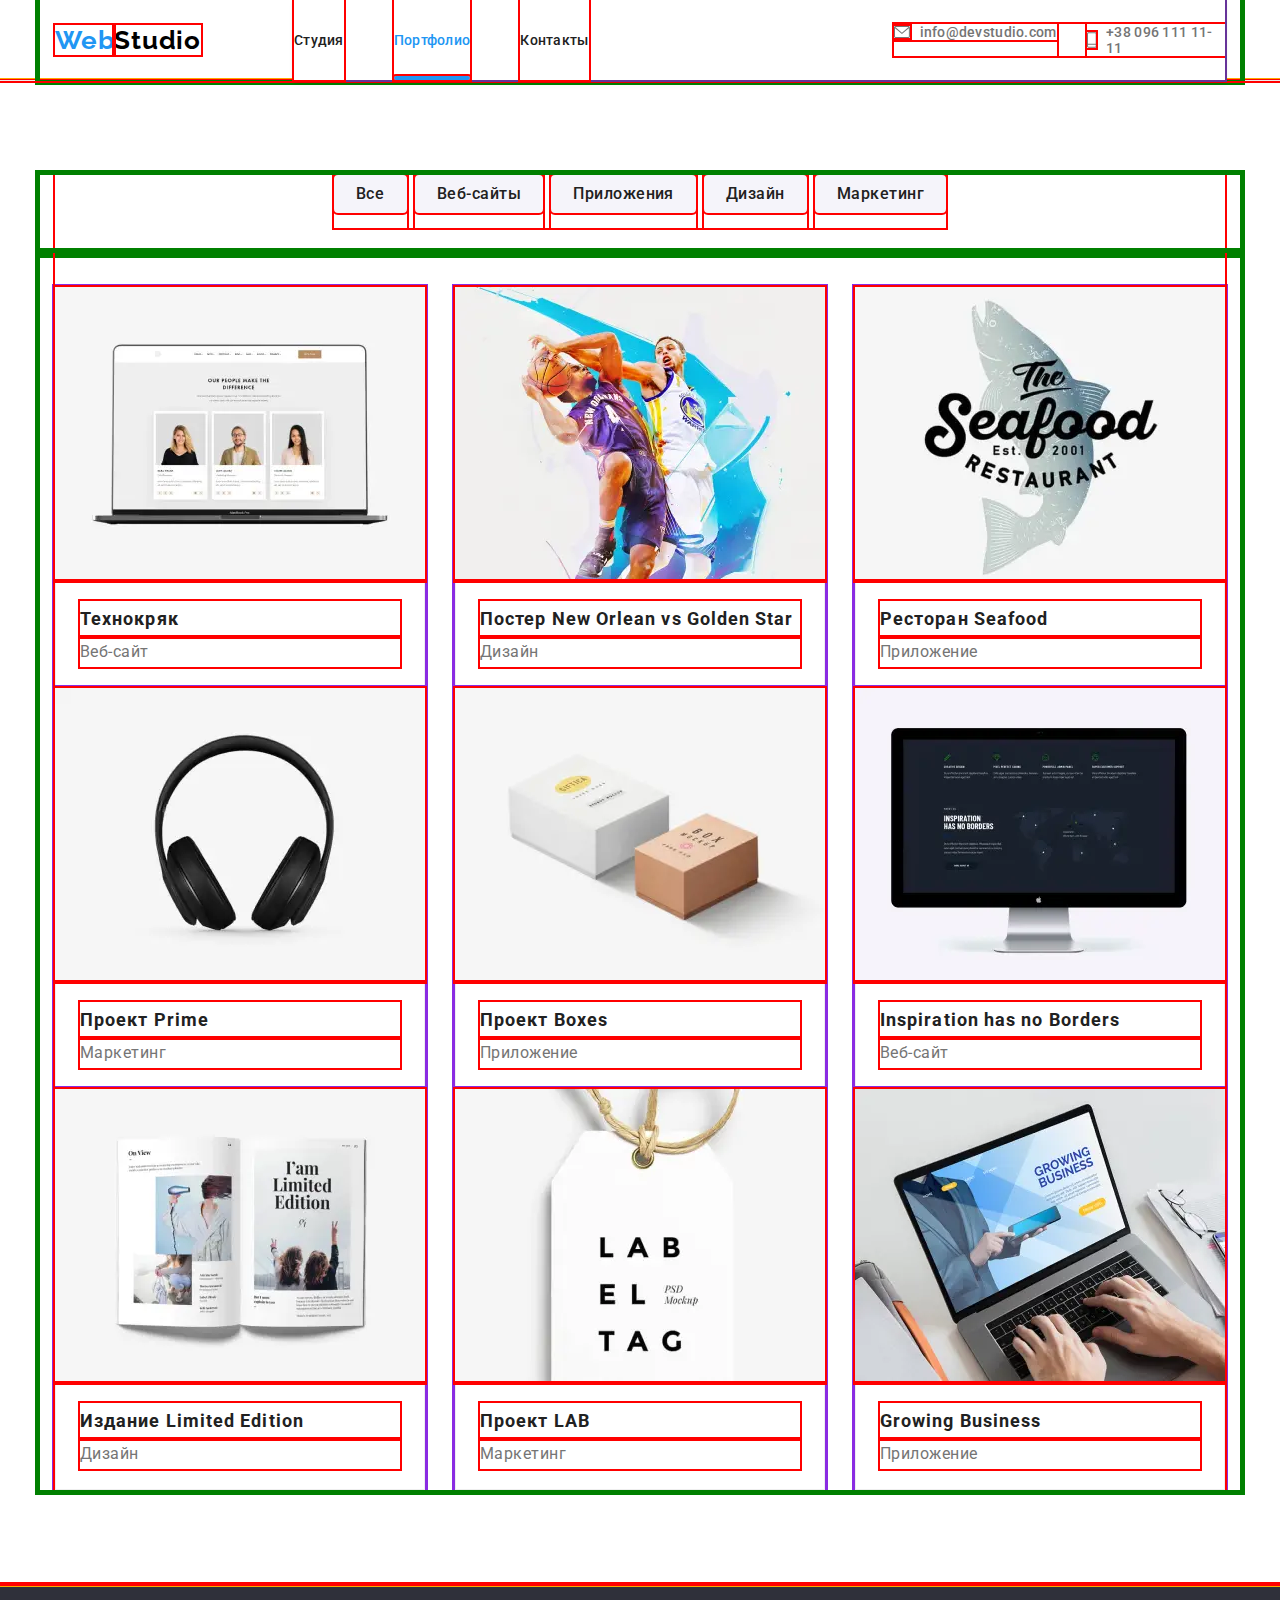
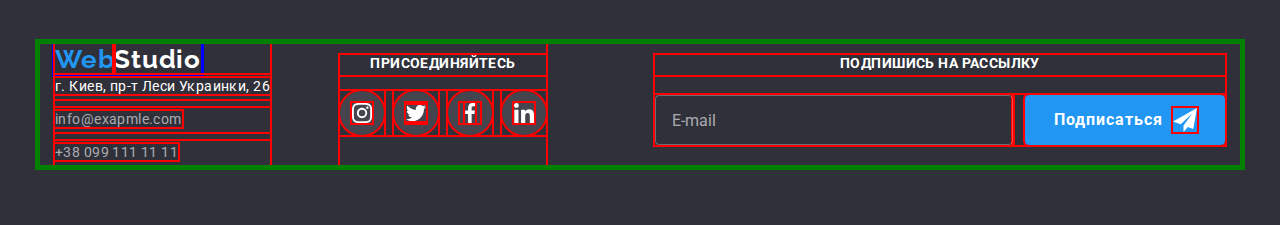
==== portfolio.html @ bad7f7d2 "add mob, tab, desctop responsive versions" ====
<!DOCTYPE html>
<html lang="ru">
  <head>
    <meta charset="UTF-8" />
    <meta name="viewport" content="width=device-width, initial-scale=1.0" />
    <title lang="en">WebStudio-Портфолио</title>
    <link
      href="https://fonts.googleapis.com/css2?family=Raleway:wght@700&family=Roboto:wght@400;500;700;900&display=swap"
      rel="stylesheet"
    />
    <link
      rel="stylesheet"
      href="https://cdnjs.cloudflare.com/ajax/libs/modern-normalize/1.0.0/modern-normalize.css"
    />
    <link rel="stylesheet" href="./css/portfolio.min.css" />
  </head>
  <body>
    <!-- HEADER -->
    <header class="header">
      <div class="container">
        <div class="mob_container">
          <a
            class="logo link"
            href="./index.html"
            aria-label="WebStudio главная страница"
            lang="en"
          >
            <span class="logo-second-color">Web</span
            ><span class="logo-light-theme-color">Studio</span>
          </a>
          <button
            type="button"
            class="menu-button"
            aria-expanded="false"
            aria-controls="id-menu-cont"
            data-menu-button
          >
            <svg
              width="24"
              height="16"
              aria-label="Переключатель мобильного меню"
            >
              <use class="icon-menu" href="./images/sprite.svg#icon-menu"></use>
              <use
                class="icon-close"
                href="./images/sprite.svg#icon-close"
              ></use>
            </svg>
          </button>
        </div>

        <div class="menu-container" data-menu id="id-menu-cont">
          <nav class="nav">
            <ul class="nav-list list">
              <li class="nav-list-li">
                <a class="nav-list-link link" href="./index.html">Студия </a>
              </li>
              <li class="nav-list-li">
                <a class="nav-list-link link current" href="./portfolio.html"
                  >Портфолио
                </a>
              </li>
              <li class="nav-list-li">
                <a class="nav-list-link link" href="">Контакты</a>
              </li>
            </ul>
          </nav>

          <address class="adress">
            <ul class="adress-list list">
              <li class="adress-list-li">
                <a
                  class="adress-list-link link"
                  href="mailto:info@devstudio.com"
                >
                  <svg class="adress-list-svg" width="16" height="12">
                    <use href="./images/sprite.svg#icon-envelope"></use>
                  </svg>
                  info@devstudio.com
                </a>
              </li>
              <li class="adress-list-li">
                <a class="adress-list-link link" href="tel:+380961111111">
                  <svg class="adress-list-svg" width="10" height="16">
                    <use href="./images/sprite.svg#icon-phone"></use>
                  </svg>
                  <!-- info@devstudio.com -->
                  +38 096 111 11-11
                </a>
              </li>
            </ul>
          </address>
        </div>
      </div>
    </header>
    <main>
      <section class="section">
        <!-- PORTFOLIO MENU  -->
        <div class="container">
          <section class="portfolio-menu">
            <h2 class="visually-hidden">Фмльтр проэктов</h2>
            <ul class="portfolio-menu-list list">
              <li class="portfolio-menu-item">
                <a class="portfolio-menu-list-link link" href="">Все</a>
              </li>
              <li class="portfolio-menu-item">
                <a class="portfolio-menu-list-link link" href="">Веб-сайты</a>
              </li>
              <li class="portfolio-menu-item">
                <a class="portfolio-menu-list-link link" href="">Приложения</a>
              </li>
              <li class="portfolio-menu-item">
                <a class="portfolio-menu-list-link link" href="">Дизайн</a>
              </li>
              <li class="portfolio-menu-item">
                <a class="portfolio-menu-list-link link" href="">Маркетинг</a>
              </li>
            </ul>
          </section>
        </div>

        <!-- PORTFOLIO ITEMS LIST  -->
        <div class="container">
          <ul class="portfolio-items list">
            <li class="portfolio-items-li">
              <a href="" class="portfolio-items-link link">
                <div class="portfolio-items__wrapper">
                  <!-- 11111111111111111111111111 -->
                  <picture>
                    <source
                      srcset="
                        ./images/portfolio/desktop/card1/portfolio1-x1-des.webp 1x,
                        ./images/portfolio/desktop/card1/portfolio1-x2-des.webp 2x
                      "
                      media="(min-width: 1200px)"
                      type="image/webp"
                    />
                    <source
                      srcset="
                        ./images/portfolio/desktop/card1/portfolio1-x1-des.jpg 1x,
                        ./images/portfolio/desktop/card1/portfolio1-x2-des.jpg 2x
                      "
                      media="(min-width: 1200px)"
                    />

                    <source
                      srcset="
                        ./images/portfolio/tablet/portfolio1-x1-tab.webp 1x,
                        ./images/portfolio/tablet/portfolio1-x2-tab.webp 2x
                      "
                      media="(min-width: 768px)"
                      type="image/webp"
                    />
                    <source
                      srcset="
                        ./images/portfolio/tablet/portfolio1-x1-tab.jpg 1x,
                        ./images/portfolio/tablet/portfolio1-x2-tab.jpg 2x
                      "
                      media="(min-width: 768px)"
                    />

                    <source
                      srcset="
                        ./images/portfolio/mobile/portfolio1-x1-mob.webp 1x,
                        ./images/portfolio/mobile/portfolio1-x2-mob.webp 2x
                      "
                      media="(min-width: 320px)"
                      type="image/webp"
                    />
                    <source
                      srcset="
                        ./images/portfolio/mobile/portfolio1-x1-mob.jpg 1x,
                        ./images/portfolio/mobile/portfolio1-x2-mob.jpg 2x
                      "
                      media="(min-width: 320px)"
                    />

                    <img
                      class="portfolio-items__pic"
                      src="./images/portfolio/mobile/portfolio1-x1-mob.jpg"
                      alt="Фотографии троих сотрудников"
                      width="100%"
                    />
                  </picture>

                  <p class="overlay">
                    Технокряк это современная площадка распространения
                    коронавируса. Компании используют эту платформу для
                    цифрового шпионажа и атак на защищённые сервера конкурентов.
                  </p>
                </div>
                <div class="portfolio-items-border">
                  <h1 class="portfolio-items-title">Технокряк</h1>
                  <p class="portfolio-items-description">Веб-сайт</p>
                </div>
              </a>
            </li>
            <li class="portfolio-items-li">
              <a href="" class="portfolio-items-link link">
                <div class="portfolio-items__wrapper">
                  <!-- 2222222222222222222 -->
                  <picture>
                    <source
                      srcset="
                        ./images/portfolio/desktop/portfolio2-x1-des.webp 1x,
                        ./images/portfolio/desktop/portfolio2-x2-des.webp 2x
                      "
                      media="(min-width: 1200px)"
                      type="image/webp"
                    />
                    <source
                      srcset="
                        ./images/portfolio/desktop/portfolio2-x1-des.jpg 1x,
                        ./images/portfolio/desktop/portfolio2-x2-des.jpg 2x
                      "
                      media="(min-width: 1200px)"
                    />

                    <source
                      srcset="
                        ./images/portfolio/tablet/portfolio2-x1-tab.webp 1x,
                        ./images/portfolio/tablet/portfolio2-x2-tab.webp 2x
                      "
                      media="(min-width: 768px)"
                      type="image/webp"
                    />
                    <source
                      srcset="
                        ./images/portfolio/tablet/portfolio2-x1-tab.jpg 1x,
                        ./images/portfolio/tablet/portfolio2-x2-tab.jpg 2x
                      "
                      media="(min-width: 768px)"
                    />

                    <source
                      srcset="
                        ./images/portfolio/mobile/portfolio2-x1-mob.webp 1x,
                        ./images/portfolio/mobile/portfolio2-x2-mob.webp 2x
                      "
                      media="(min-width: 320px)"
                      type="image/webp"
                    />
                    <source
                      srcset="
                        ./images/portfolio/mobile/portfolio2-x1-mob.jpg 1x,
                        ./images/portfolio/mobile/portfolio2-x2-mob.jpg 2x
                      "
                      media="(min-width: 320px)"
                    />

                    <img
                      class="portfolio-items__pic"
                      src="./images/portfolio/mobile/portfolio2-x1-mob.jpg"
                      alt="Играют два баскетболиста"
                      width="100%"
                    />
                  </picture>

                  <p class="overlay">
                    Технокряк это современная площадка распространения
                    коронавируса. Компании используют эту платформу для
                    цифрового шпионажа и атак на защищённые сервера конкурентов.
                  </p>
                </div>
                <div class="portfolio-items-border">
                  <h1 class="portfolio-items-title" lang="en">
                    Постер New Orlean vs Golden Star
                  </h1>
                  <p class="portfolio-items-description">Дизайн</p>
                </div>
              </a>
            </li>
            <li class="portfolio-items-li">
              <a href="" class="portfolio-items-link link">
                <div class="portfolio-items__wrapper">
                  <!-- 33333333333333333333 -->
                  <picture>
                    <source
                      srcset="
                        ./images/portfolio/desktop/portfolio3-x1-des.webp 1x,
                        ./images/portfolio/desktop/portfolio3-x2-des.webp 2x
                      "
                      media="(min-width: 1200px)"
                      type="image/webp"
                    />
                    <source
                      srcset="
                        ./images/portfolio/desktop/portfolio3-x1-des.jpg 1x,
                        ./images/portfolio/desktop/portfolio3-x2-des.jpg 2x
                      "
                      media="(min-width: 1200px)"
                    />

                    <source
                      srcset="
                        ./images/portfolio/tablet/portfolio3-x1-tab.webp 1x,
                        ./images/portfolio/tablet/portfolio3-x2-tab.webp 2x
                      "
                      media="(min-width: 768px)"
                      type="image/webp"
                    />
                    <source
                      srcset="
                        ./images/portfolio/tablet/portfolio3-x1-tab.jpg 1x,
                        ./images/portfolio/tablet/portfolio3-x2-tab.jpg 2x
                      "
                      media="(min-width: 768px)"
                    />

                    <source
                      srcset="
                        ./images/portfolio/mobile/portfolio3-x1-mob.webp 1x,
                        ./images/portfolio/mobile/portfolio3-x2-mob.webp 2x
                      "
                      media="(min-width: 320px)"
                      type="image/webp"
                    />
                    <source
                      srcset="
                        ./images/portfolio/mobile/portfolio3-x1-mob.jpg 1x,
                        ./images/portfolio/mobile/portfolio3-x2-mob.jpg 2x
                      "
                      media="(min-width: 320px)"
                    />
                    <img
                      class="portfolio-items__pic"
                      src="./images/portfolio/mobile/portfolio3-x1-mob.jpg"
                      alt="Емблема фирмы Ресторан Seafood"
                      width="100%"
                    />
                  </picture>
                  <p class="overlay">
                    Технокряк это современная площадка распространения
                    коронавируса. Компании используют эту платформу для
                    цифрового шпионажа и атак на защищённые сервера конкурентов.
                  </p>
                </div>
                <div class="portfolio-items-border">
                  <h1 class="portfolio-items-title" lang="en">
                    Ресторан Seafood
                  </h1>
                  <p class="portfolio-items-description">Приложение</p>
                </div>
              </a>
            </li>
            <li class="portfolio-items-li">
              <a href="" class="portfolio-items-link link">
                <div class="portfolio-items__wrapper">
                  <!-- 444444444444444444444 -->
                  <picture>
                    <source
                      srcset="
                        ./images/portfolio/desktop/portfolio4-x1-des.webp 1x,
                        ./images/portfolio/desktop/portfolio4-x2-des.webp 2x
                      "
                      media="(min-width: 1200px)"
                      type="image/webp"
                    />
                    <source
                      srcset="
                        ./images/portfolio/desktop/portfolio4-x1-des.jpg 1x,
                        ./images/portfolio/desktop/portfolio4-x2-des.jpg 2x
                      "
                      media="(min-width: 1200px)"
                    />

                    <source
                      srcset="
                        ./images/portfolio/tablet/portfolio4-x1-tab.webp 1x,
                        ./images/portfolio/tablet/portfolio4-x2-tab.webp 2x
                      "
                      media="(min-width: 768px)"
                      type="image/webp"
                    />
                    <source
                      srcset="
                        ./images/portfolio/tablet/portfolio4-x1-tab.jpg 1x,
                        ./images/portfolio/tablet/portfolio4-x2-tab.jpg 2x
                      "
                      media="(min-width: 768px)"
                    />

                    <source
                      srcset="
                        ./images/portfolio/mobile/portfolio4-x1-mob.webp 1x,
                        ./images/portfolio/mobile/portfolio4-x2-mob.webp 2x
                      "
                      media="(min-width: 320px)"
                      type="image/webp"
                    />
                    <source
                      srcset="
                        ./images/portfolio/mobile/portfolio4-x1-mob.jpg 1x,
                        ./images/portfolio/mobile/portfolio4-x2-mob.jpg 2x
                      "
                      media="(min-width: 320px)"
                    />
                    <img
                      class="portfolio-items__pic"
                      src="./images/portfolio/mobile/portfolio4-x1-mob.jpg"
                      alt="Наушники"
                      width="100%"
                    />
                  </picture>

                  <p class="overlay">
                    Технокряк это современная площадка распространения
                    коронавируса. Компании используют эту платформу для
                    цифрового шпионажа и атак на защищённые сервера конкурентов.
                  </p>
                </div>
                <div class="portfolio-items-border">
                  <h1 class="portfolio-items-title" lang="en">Проект Prime</h1>
                  <p class="portfolio-items-description">Маркетинг</p>
                </div>
              </a>
            </li>
            <li class="portfolio-items-li">
              <a href="" class="portfolio-items-link link">
                <div class="portfolio-items__wrapper">
                  <!-- 55555555555555555555 -->
                  <picture>
                    <source
                      srcset="
                        ./images/portfolio/desktop/portfolio5-x1-des.webp 1x,
                        ./images/portfolio/desktop/portfolio5-x2-des.webp 2x
                      "
                      media="(min-width: 1200px)"
                      type="image/webp"
                    />
                    <source
                      srcset="
                        ./images/portfolio/desktop/portfolio5-x1-des.jpg 1x,
                        ./images/portfolio/desktop/portfolio5-x2-des.jpg 2x
                      "
                      media="(min-width: 1200px)"
                    />

                    <source
                      srcset="
                        ./images/portfolio/tablet/portfolio5-x1-tab.webp 1x,
                        ./images/portfolio/tablet/portfolio5-x2-tab.webp 2x
                      "
                      media="(min-width: 768px)"
                      type="image/webp"
                    />
                    <source
                      srcset="
                        ./images/portfolio/tablet/portfolio5-x1-tab.jpg 1x,
                        ./images/portfolio/tablet/portfolio5-x2-tab.jpg 2x
                      "
                      media="(min-width: 768px)"
                    />

                    <source
                      srcset="
                        ./images/portfolio/mobile/portfolio5-x1-mob.webp 1x,
                        ./images/portfolio/mobile/portfolio5-x2-mob.webp 2x
                      "
                      media="(min-width: 320px)"
                      type="image/webp"
                    />
                    <source
                      srcset="
                        ./images/portfolio/mobile/portfolio5-x1-mob.jpg 1x,
                        ./images/portfolio/mobile/portfolio5-x2-mob.jpg 2x
                      "
                      media="(min-width: 320px)"
                    />

                    <img
                      class="portfolio-items__pic"
                      src="./images/portfolio/mobile/portfolio5-x1-mob.jpg"
                      alt="Лежат две небольшие коробки"
                      width="100%"
                    />
                  </picture>

                  <p class="overlay">
                    Технокряк это современная площадка распространения
                    коронавируса. Компании используют эту платформу для
                    цифрового шпионажа и атак на защищённые сервера конкурентов.
                  </p>
                </div>
                <div class="portfolio-items-border">
                  <h1 class="portfolio-items-title" lang="en">Проект Boxes</h1>
                  <p class="portfolio-items-description">Приложение</p>
                </div>
              </a>
            </li>
            <li class="portfolio-items-li">
              <a href="" class="portfolio-items-link link">
                <div class="portfolio-items__wrapper">
                  <!-- 66666666666666666666 -->
                  <picture>
                    <source
                      srcset="
                        ./images/portfolio/desktop/portfolio6-x1-des.webp 1x,
                        ./images/portfolio/desktop/portfolio6-x2-des.webp 2x
                      "
                      media="(min-width: 1200px)"
                      type="image/webp"
                    />
                    <source
                      srcset="
                        ./images/portfolio/desktop/portfolio6-x1-des.jpg 1x,
                        ./images/portfolio/desktop/portfolio6-x2-des.jpg 2x
                      "
                      media="(min-width: 1200px)"
                    />

                    <source
                      srcset="
                        ./images/portfolio/tablet/portfolio6-x1-tab.webp 1x,
                        ./images/portfolio/tablet/portfolio6-x2-tab.webp 2x
                      "
                      media="(min-width: 768px)"
                      type="image/webp"
                    />
                    <source
                      srcset="
                        ./images/portfolio/tablet/portfolio6-x1-tab.jpg 1x,
                        ./images/portfolio/tablet/portfolio6-x2-tab.jpg 2x
                      "
                      media="(min-width: 768px)"
                    />

                    <source
                      srcset="
                        ./images/portfolio/mobile/portfolio6-x1-mob.webp 1x,
                        ./images/portfolio/mobile/portfolio6-x2-mob.webp 2x
                      "
                      media="(min-width: 320px)"
                      type="image/webp"
                    />
                    <source
                      srcset="
                        ./images/portfolio/mobile/portfolio6-x1-mob.jpg 1x,
                        ./images/portfolio/mobile/portfolio6-x2-mob.jpg 2x
                      "
                      media="(min-width: 320px)"
                    />

                    <img
                      class="portfolio-items__pic"
                      src="./images/portfolio/mobile/portfolio6-x1-mob.jpg"
                      alt="В мониторе отображаеться сайт фирмы Inspiration has no Borders"
                      width="100%"
                    />
                  </picture>

                  <p class="overlay">
                    Технокряк это современная площадка распространения
                    коронавируса. Компании используют эту платформу для
                    цифрового шпионажа и атак на защищённые сервера конкурентов.
                  </p>
                </div>
                <div class="portfolio-items-border">
                  <h1 class="portfolio-items-title" lang="en">
                    Inspiration has no Borders
                  </h1>
                  <p class="portfolio-items-description">Веб-сайт</p>
                </div>
              </a>
            </li>
            <li class="portfolio-items-li">
              <a href="" class="portfolio-items-link link">
                <div class="portfolio-items__wrapper">
                  <!-- 7777777777777777777777 -->
                  <picture>
                    <source
                      srcset="
                        ./images/portfolio/desktop/portfolio7-x1-des.webp 1x,
                        ./images/portfolio/desktop/portfolio7-x2-des.webp 2x
                      "
                      media="(min-width: 1200px)"
                      type="image/webp"
                    />
                    <source
                      srcset="
                        ./images/portfolio/desktop/portfolio7-x1-des.jpg 1x,
                        ./images/portfolio/desktop/portfolio7-x2-des.jpg 2x
                      "
                      media="(min-width: 1200px)"
                    />

                    <source
                      srcset="
                        ./images/portfolio/tablet/portfolio7-x1-tab.webp 1x,
                        ./images/portfolio/tablet/portfolio7-x2-tab.webp 2x
                      "
                      media="(min-width: 768px)"
                      type="image/webp"
                    />
                    <source
                      srcset="
                        ./images/portfolio/tablet/portfolio7-x1-tab.jpg 1x,
                        ./images/portfolio/tablet/portfolio7-x2-tab.jpg 2x
                      "
                      media="(min-width: 768px)"
                    />

                    <source
                      srcset="
                        ./images/portfolio/mobile/portfolio7-x1-mob.webp 1x,
                        ./images/portfolio/mobile/portfolio7-x2-mob.webp 2x
                      "
                      media="(min-width: 320px)"
                      type="image/webp"
                    />
                    <source
                      srcset="
                        ./images/portfolio/mobile/portfolio7-x1-mob.jpg 1x,
                        ./images/portfolio/mobile/portfolio7-x2-mob.jpg 2x
                      "
                      media="(min-width: 320px)"
                    />

                    <img
                      class="portfolio-items__pic"
                      src="/images/portfolio/mobile/portfolio7-x1-mob.jpg"
                      alt="Открыта книга с надписью Издание Limited Edition"
                      width="100%"
                    />
                  </picture>

                  <p class="overlay">
                    Технокряк это современная площадка распространения
                    коронавируса. Компании используют эту платформу для
                    цифрового шпионажа и атак на защищённые сервера конкурентов.
                  </p>
                </div>
                <div class="portfolio-items-border">
                  <h1 class="portfolio-items-title" lang="en">
                    Издание Limited Edition
                  </h1>
                  <p class="portfolio-items-description">Дизайн</p>
                </div>
              </a>
            </li>
            <li class="portfolio-items-li">
              <a href="" class="portfolio-items-link link">
                <div class="portfolio-items__wrapper">
                  <!-- 888888888888888888888 -->
                  <picture>
                    <source
                      srcset="
                        ./images/portfolio/desktop/portfolio8-x1-des.webp 1x,
                        ./images/portfolio/desktop/portfolio8-x2-des.webp 2x
                      "
                      media="(min-width: 1200px)"
                      type="image/webp"
                    />
                    <source
                      srcset="
                        ./images/portfolio/desktop/portfolio8-x1-des.jpg 1x,
                        ./images/portfolio/desktop/portfolio8-x2-des.jpg 2x
                      "
                      media="(min-width: 1200px)"
                    />

                    <source
                      srcset="
                        ./images/portfolio/tablet/portfolio8-x1-tab.webp 1x,
                        ./images/portfolio/tablet/portfolio8-x2-tab.webp 2x
                      "
                      media="(min-width: 768px)"
                      type="image/webp"
                    />
                    <source
                      srcset="
                        ./images/portfolio/tablet/portfolio8-x1-tab.jpg 1x,
                        ./images/portfolio/tablet/portfolio8-x2-tab.jpg 2x
                      "
                      media="(min-width: 768px)"
                    />

                    <source
                      srcset="
                        ./images/portfolio/mobile/portfolio8-x1-mob.webp 1x,
                        ./images/portfolio/mobile/portfolio8-x2-mob.webp 2x
                      "
                      media="(min-width: 320px)"
                      type="image/webp"
                    />
                    <source
                      srcset="
                        ./images/portfolio/mobile/portfolio8-x1-mob.jpg 1x,
                        ./images/portfolio/mobile/portfolio8-x2-mob.jpg 2x
                      "
                      media="(min-width: 320px)"
                    />
                    <img
                      class="portfolio-items__pic"
                      src="./images/portfolio/mobile/portfolio8-x1-mob.jpg"
                      alt="Подвешана табличка с назвой фирмы"
                      width="100%"
                    />
                  </picture>
                  <p class="overlay">
                    Технокряк это современная площадка распространения
                    коронавируса. Компании используют эту платформу для
                    цифрового шпионажа и атак на защищённые сервера конкурентов.
                  </p>
                </div>
                <div class="portfolio-items-border">
                  <h1 class="portfolio-items-title" lang="en">Проект LAB</h1>
                  <p class="portfolio-items-description">Маркетинг</p>
                </div>
              </a>
            </li>
            <li class="portfolio-items-li">
              <a href="" class="portfolio-items-link link">
                <div class="portfolio-items__wrapper">
                  <!-- 999999999999999999999 -->
                  <picture>
                    <source
                      srcset="
                        ./images/portfolio/desktop/portfolio9-x1-des.webp 1x,
                        ./images/portfolio/desktop/portfolio9-x2-des.webp 2x
                      "
                      media="(min-width: 1200px)"
                      type="image/webp"
                    />
                    <source
                      srcset="
                        ./images/portfolio/desktop/portfolio9-x1-des.jpg 1x,
                        ./images/portfolio/desktop/portfolio9-x2-des.jpg 2x
                      "
                      media="(min-width: 1200px)"
                    />

                    <source
                      srcset="
                        ./images/portfolio/tablet/portfolio9-x1-tab.webp 1x,
                        ./images/portfolio/tablet/portfolio9-x2-tab.webp 2x
                      "
                      media="(min-width: 768px)"
                      type="image/webp"
                    />
                    <source
                      srcset="
                        ./images/portfolio/tablet/portfolio9-x1-tab.jpg 1x,
                        ./images/portfolio/tablet/portfolio9-x2-tab.jpg 2x
                      "
                      media="(min-width: 768px)"
                    />

                    <source
                      srcset="
                        ./images/portfolio/mobile/portfolio9-x1-mob.webp 1x,
                        ./images/portfolio/mobile/portfolio9-x2-mob.webp 2x
                      "
                      media="(min-width: 320px)"
                      type="image/webp"
                    />
                    <source
                      srcset="
                        ./images/portfolio/mobile/portfolio9-x1-mob.jpg 1x,
                        ./images/portfolio/mobile/portfolio9-x2-mob.jpg 2x
                      "
                      media="(min-width: 320px)"
                    />
                    <img
                      class="portfolio-items__pic"
                      src="./images/portfolio/mobile/portfolio9-x1-mob.jpg"
                      alt="Человек печатает на клавиатуре ноутбука"
                      width="100%"
                    />
                  </picture>

                  <p class="overlay">
                    Технокряк это современная площадка распространения
                    коронавируса. Компании используют эту платформу для
                    цифрового шпионажа и атак на защищённые сервера конкурентов.
                  </p>
                </div>
                <div class="portfolio-items-border">
                  <h1 class="portfolio-items-title" lang="en">
                    Growing Business
                  </h1>
                  <p class="portfolio-items-description">Приложение</p>
                </div>
              </a>
            </li>
          </ul>
        </div>
      </section>
    </main>
    <!-- FOOTER -->
    <footer class="footer">
      <div class="container">
        <div class="footer__cont-social-wrap">
          <div>
            <a
              class="logo link"
              href="./index.html"
              aria-label="WebStudio главная страница"
              lang="en"
            >
              <span class="logo-second-color">Web</span
              ><span class="logo-dark-theme-color">Studio</span>
            </a>

            <address>
              <ul class="list">
                <li class="footer-list-li">
                  <span class="footer-adress"
                    >г. Киев, пр-т Леси Украинки, 26</span
                  >
                </li>
                <li class="footer-list-li">
                  <a
                    class="footer-adress-list-link link"
                    href="mailto:info@exapmle.com"
                  >
                    info@exapmle.com
                  </a>
                </li>
                <li class="footer-list-li">
                  <a
                    class="footer-adress-list-link link"
                    href="tel:+380991111111"
                  >
                    +38 099 111 11 11
                  </a>
                </li>
              </ul>
            </address>
          </div>

          <div class="connect-us">
            <h4 class="title-dark-theme">Присоединяйтесь</h4>
            <ul class="social-list list">
              <li class="social-list-item">
                <a href="" class="social-list-link connect-us-social-list-link">
                  <svg class="social-list-svg connect-us-social-list-svg">
                    <use href="./images/sprite.svg#icon-instagram"></use>
                  </svg>
                </a>
              </li>
              <li class="social-list-item">
                <a href="" class="social-list-link connect-us-social-list-link">
                  <svg class="social-list-svg connect-us-social-list-svg">
                    <use href="./images/sprite.svg#icon-twitter"></use>
                  </svg>
                </a>
              </li>
              <li class="social-list-item">
                <a href="" class="social-list-link connect-us-social-list-link">
                  <svg class="social-list-svg connect-us-social-list-svg">
                    <use href="./images/sprite.svg#icon-facebook"></use>
                  </svg>
                </a>
              </li>
              <li class="social-list-item">
                <a href="" class="social-list-link connect-us-social-list-link">
                  <svg class="social-list-svg connect-us-social-list-svg">
                    <use href="./images/sprite.svg#icon-linkedin"></use>
                  </svg>
                </a>
              </li>
            </ul>
          </div>
        </div>

        <form action="#" class="subscribe-form">
          <h4 class="title-dark-theme">Подпишись на рассылку</h4>
          <div class="subscribe-wrapper">
            <div class="subscribe-form__inp-wrap">
              <input
                type="email"
                name="subscribe-email"
                class="subscribe-form__input"
                placeholder="E-mail"
              />
            </div>

            <div class="subscribe-form__btn-wrapper">
              <button type="submit" class="subscribe-form__submit-btn">
                Подписаться
                <svg width="24" height="24" class="subscribe-send-svg">
                  <use href="./images/sprite.svg#icon-send"></use>
                </svg>
              </button>
            </div>
          </div>
        </form>
      </div>
    </footer>
    <script src="./js/menu.js"></script>
  </body>
</html>
---- css/portfolio.min.css ----
:root{--main-font: "Roboto", sans-serif;--secondary-font: "Raleway", sans-serif;--title-color: #212121;--description-color: #757575;--adress-header-color: #757575;--accent-color: #2196f3;--background: #2f303a;--background-section: #f5f4fa;--bcg-btn: #f5f4fa;--bcg-item-border: #eeeeee;--bgc-card: #f5f4fa;--text-color-white: #ffffff;--timing-function: cubic-bezier(0.4, 0, 0.2, 1)}.visually-hidden{position:absolute !important;clip:rect(1px 1px 1px 1px);clip:rect(1px, 1px, 1px, 1px);padding:0 !important;border:0 !important;height:1px !important;width:1px !important;overflow:hidden}*,*::before,*::after{margin:0;padding:0;outline:2px solid red}body{font-family:var(--main-font);font-style:normal}body.modal-open{overflow:hidden}img{display:block}.list{list-style:none}.link{text-decoration:none}.section{padding-top:60px;padding-bottom:60px;outline:3px solid orange}@media screen and (min-width: 1200px){.section{padding-top:94px;padding-bottom:94px}}.container{padding:0 15px;outline:5px solid green}@media screen and (min-width: 480px){.container{width:480px;margin:0 auto}}@media screen and (min-width: 768px){.container{width:768px}}@media screen and (min-width: 1200px){.container{width:1200px}}.hero .container{display:flex;flex-direction:column;align-items:center;height:600px}@media screen and (min-width: 1200px){.footer .container{display:flex;align-items:baseline}}@media screen and (min-width: 768px){.header .container{display:flex;align-items:center}}@media screen and (min-width: 768px) and (max-width: 1199px){.header .container{justify-content:space-between}}.title{font-weight:700;font-size:36px;line-height:1.167;text-align:center;letter-spacing:0.03em;color:var(--title-color)}.work .title{margin-bottom:50px}.team .title{margin-bottom:50px}.clients .title{margin-bottom:50px}.logo{font-family:var(--secondary-font);font-weight:700;font-size:26px;line-height:1.192;letter-spacing:0.03em}.logo-second-color{color:var(--accent-color)}.logo-light-theme-color{color:#000000}.footer .logo{margin-bottom:20px;text-align:center;outline:3px solid blue;margin-left:auto}@media screen and (max-width: 1199px){.footer .logo{display:flex;justify-content:center}}.logo-dark-theme-color{color:var(--text-color-white)}.hero,.footer{background-color:var(--background)}.social-list{display:flex;justify-content:center;margin-top:16px;margin-bottom:30px}.social-list-item:not(:last-child){margin-right:10px}.social-list-link{display:flex;align-items:center;justify-content:center;width:44px;height:44px;border-radius:50%;transition:background-color 250ms var(--timing-function)}.social-list-link:hover{background-color:#2196f3}.social-list-svg{width:20px;height:20px;fill:#afb1b8;transition:fill 250ms var(--timing-function)}.social-list-link:hover .social-list-svg{fill:var(--text-color-white)}.portfolio-menu{display:flex;justify-content:center;padding-bottom:25px}.portfolio-menu-list{display:flex;flex-wrap:wrap}@media screen and (min-width: 1200){.portfolio-menu-list{justify-content:center}}.portfolio-menu-item:not(:last-child){margin-right:8px;padding-bottom:15px}.portfolio-menu-list-link{display:inline-block;font-weight:500;font-size:16px;line-height:1.625;letter-spacing:0.03em;color:var(--title-color);background:var(--bcg-btn);min-width:73px;border-radius:4px;padding:6px 22px;transition:background-color 250ms var(--timing-function),color 250ms var(--timing-function)}.portfolio-menu-list-link:hover,.portfolio-menu-list-link:focus{color:var(--text-color-white);background-color:var(--accent-color);box-shadow:0px 3px 1px rgba(0,0,0,0.1),0px 1px 2px rgba(0,0,0,0.08),0px 2px 2px rgba(0,0,0,0.12)}.portfolio-items{display:flex;justify-content:space-between;flex-wrap:wrap;padding-top:34px}.portfolio-items-li{outline:3px solid blueviolet}.portfolio-items__pic{margin-left:auto;margin-right:auto}.portfolio-items-title{font-weight:700;font-size:18px;line-height:2;letter-spacing:0.06em;color:var(--title-color)}.portfolio-items-description{font-weight:400;font-size:16px;line-height:1.875;letter-spacing:0.03em;color:var(--description-color)}.portfolio-items-link{transition:box-shadow 250ms var(--timing-function)}.portfolio-items-link:hover,.portfolio-items-link:focus{box-shadow:0px 1px 1px rgba(0,0,0,0.12),0px 4px 4px rgba(0,0,0,0.06),1px 4px 6px rgba(0,0,0,0.16)}.portfolio-items__wrapper{position:relative;overflow:hidden}.portfolio-items-border{padding:20px 24px;border-left:1px solid var(--bcg-item-border);border-right:1px solid var(--bcg-item-border);border-bottom:1px solid var(--bcg-item-border)}.overlay{position:absolute;top:0;left:0;padding:63px 24px;width:100%;height:100%;font-weight:400;font-size:18px;line-height:1.556;letter-spacing:0.03em;color:#ffffff;background-color:rgba(33,150,243,0.9);transform:translateY(100%);transition:all 250ms var(--timing-function)}.portfolio-items-link:hover .overlay{transform:translateY(0%)}.portfolio-items-link:focus .overlay{transform:translateY(0%)}.header{border-bottom:1px solid #ececec;position:relative}.menu-button{display:inline-flex;border:none;background-color:transparent;cursor:pointer}@media screen and (min-width: 768px){.menu-button{display:none}}.menu-button .icon-close{display:none}.menu-button.is-open .icon-close{display:block}.menu-button.is-open .icon-menu{display:none}.menu-container{z-index:1;outline:2px solid rebeccapurple;background-color:#fff;box-shadow:0px 4px 8px rgba(0,0,0,0.04),0px 2px 4px rgba(0,0,0,0.08),0px 1px 3px rgba(0,0,0,0.16)}@media screen and (max-width: 767px){.menu-container{padding:60px 0;position:absolute;display:none;top:100%;left:0;width:100%;text-align:center}}@media screen and (min-width: 768px){.menu-container{display:flex;align-items:center}}@media screen and (min-width: 1200px){.menu-container{margin-left:93px}}.menu-container.is-open{display:block}@media screen and (max-width: 767px){.mob_container{display:flex;align-items:center;justify-content:space-between;min-height:60px}}@media screen and (min-width: 768px){.nav-list-li:not(:last-child){margin-right:50px}}@media screen and (max-width: 767px){.nav-list{display:flex;flex-direction:column}}@media screen and (max-width: 767px){.nav-list-li{padding-bottom:28px}}.nav-list-link{position:relative}@media screen and (min-width: 768px){.nav-list-link{display:inline-block;padding-top:32px;padding-bottom:32px}}@media screen and (max-width: 767px){.nav-list-link{display:inline-block;padding-bottom:12px}}.nav-list-link:first-child{color:#212121}.nav-list-link.current{color:var(--accent-color)}@media screen and (min-width: 768px){.nav-list,.adress-list{display:flex}}@media screen and (max-width: 767px){.adress{margin-top:60px}}@media screen and (min-width: 768px) and (max-width: 1199px){.adress{margin-left:70px}}@media screen and (min-width: 1200px){.adress{margin-left:305px}}@media screen and (min-width: 768px){.adress-list{margin-left:auto;display:flex}}@media screen and (max-width: 1199px){.adress-list{flex-direction:column}}@media screen and (min-width: 1200px){.adress-list-li:not(:last-child){margin-right:30px}}.adress-list-link{font-style:normal;color:var(--adress-header-color)}@media screen and (min-width: 768px) and (max-width: 1199px){.adress-list-link{padding:5px 0;display:flex;justify-content:center;align-items:center}}@media screen and (min-width: 1199px){.adress-list-link{display:flex;justify-content:center;align-items:center}}@media screen and (max-width: 767px){.adress-list-link{display:inline-block;padding-bottom:16px}}.adress-list-svg{fill:var(--adress-header-color);margin-right:10px;transition:fill 250ms var(--timing-function)}.adress-list-link:hover .adress-list-svg{fill:var(--accent-color)}.nav-list-link,.adress-list-link{font-weight:500;letter-spacing:0.02em;transition:color 250ms var(--timing-function)}@media screen and (max-width: 767px){.nav-list-link,.adress-list-link{font-size:18px;line-height:1.167}}@media screen and (min-width: 768px){.nav-list-link,.adress-list-link{font-size:14px;line-height:1.143}}.nav-list-link:hover,.nav-list-link:focus,.adress-list-link:hover,.adress-list-link:focus{color:var(--accent-color)}.current::after{position:absolute;left:0;bottom:0;content:'';display:block;width:100%;height:4px;background-color:var(--accent-color);border-radius:2px}.footer{padding-top:60px;padding-bottom:60px}.footer__cont-social-wrap{align-items:baseline}@media screen and (min-width: 768px) and (max-width: 1199px){.footer__cont-social-wrap{display:flex;justify-content:space-around}}@media screen and (min-width: 1200px){.footer__cont-social-wrap{display:flex}}@media screen and (max-width: 1199px){.footer-list-li{display:flex;justify-content:center;align-items:center}}.footer-list-li:not(:last-child){margin-bottom:9px}.footer-adress{color:var(--text-color-white)}.footer-adress-list-link{color:rgba(255,255,255,0.6)}.footer-adress,.footer-adress-list-link{font-style:normal;font-weight:400;font-size:14px;line-height:1.714;letter-spacing:0.03em}@media screen and (max-width: 767px){.connect-us{margin-top:60px}}@media screen and (min-width: 1200px){.connect-us{display:flex;flex-direction:column;margin-left:70px}}.connect-us-social-list-link{background-color:rgba(255,255,255,0.1)}.connect-us-social-list-svg{fill:#fff}.title-dark-theme{text-align:center;padding-bottom:4px;font-weight:700;font-size:14px;line-height:1.143;letter-spacing:0.03em;text-transform:uppercase;color:var(--text-color-white)}@media screen and (max-width: 1199px){.subscribe-form{margin-top:60px}}@media screen and (min-width: 1200px){.subscribe-form{margin-left:auto}}.subscribe-form__input{display:inline-block;margin-left:auto;margin-right:auto;position:relative;outline:none;font-family:inherit;padding-left:16px;width:100%;height:50px;border:1px solid rgba(255,255,255,0.3);border-radius:4px;color:var(--text-color-white);background-color:inherit}@media screen and (min-width: 768px){.subscribe-form__input{width:450px}}@media screen and (min-width: 1200px){.subscribe-form__input{width:358px}}.subscribe-form__input::placeholder{color:rgba(255,255,255,0.6)}.subscribe-form__input:focus{border:1px solid rgba(255,255,255,0.6)}@media screen and (max-width: 1199px){.subscribe-form__inp-wrap{display:flex;justify-content:center}}.subscribe-form__btn-wrapper{display:flex;justify-content:center}@media screen and (max-width: 1199px){.subscribe-form__btn-wrapper{margin-top:20px}}.subscribe-form__submit-btn{position:relative;text-align:center;width:200px;height:50px;font-weight:700;font-size:16px;line-height:1.87;letter-spacing:0.06em;padding-left:29px;text-align:left;color:var(--text-color-white);background-color:var(--accent-color);border:none;border-radius:4px}@media screen and (min-width: 1200px){.subscribe-form__submit-btn{margin-left:12px}}.subscribe-wrapper{margin-top:20px}@media screen and (min-width: 1200px){.subscribe-wrapper{display:flex;align-items:flex-start}}.subscribe-send-svg{position:absolute;top:50%;right:28px;transform:translateY(-50%)}
/*# sourceMappingURL=portfolio.min.css.map */
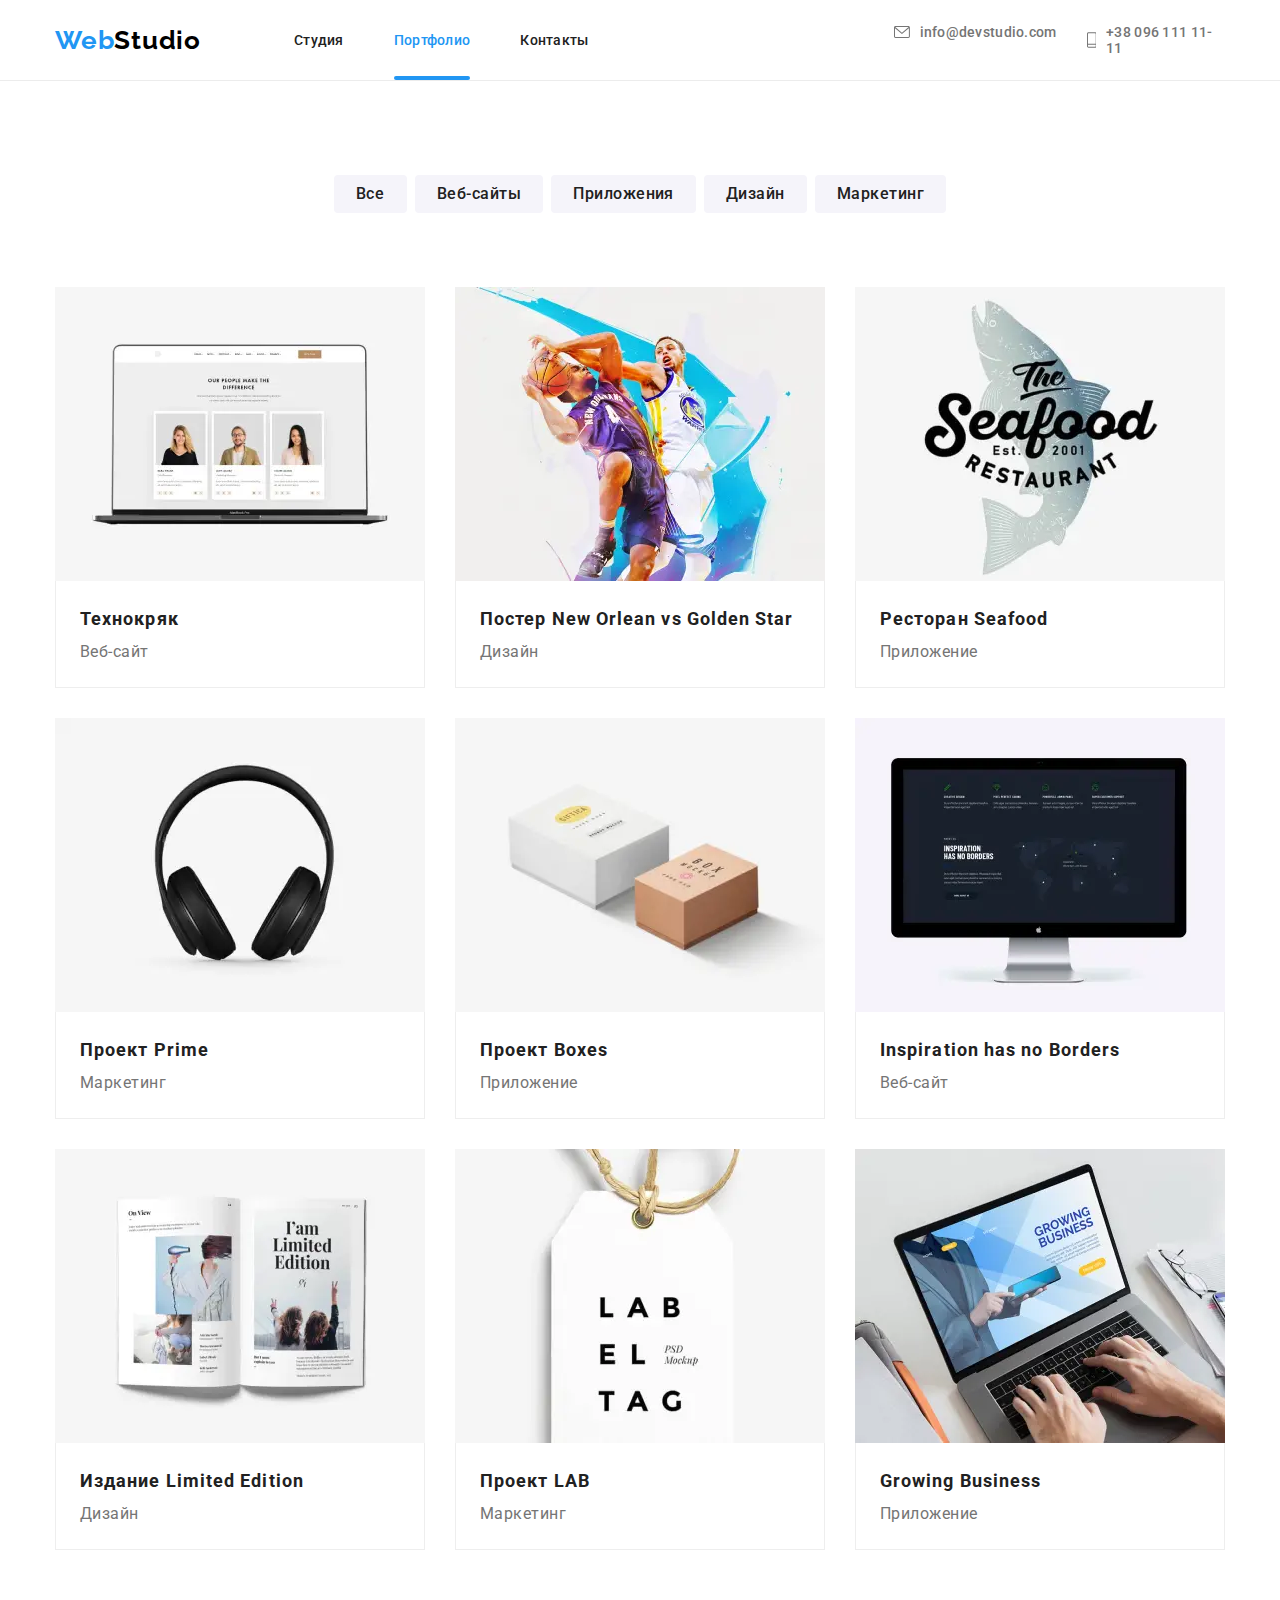
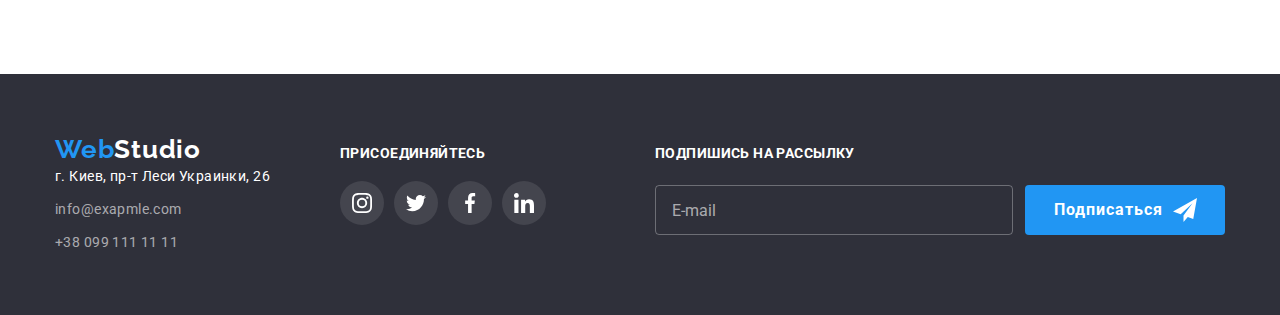
==== commit da3dd2c4: "fix gallery, footer, backdrop" ====
--- a/portfolio.html
+++ b/portfolio.html
@@ -263,7 +263,10 @@
                   </p>
                 </div>
                 <div class="portfolio-items-border">
-                  <h1 class="portfolio-items-title" lang="en">
+                  <h1
+                    class="portfolio-items-title portfolio-items__card2"
+                    lang="en"
+                  >
                     Постер New Orlean vs Golden Star
                   </h1>
                   <p class="portfolio-items-description">Дизайн</p>
--- a/css/portfolio.min.css
+++ b/css/portfolio.min.css
@@ -1,2 +1,2 @@
-:root{--main-font: "Roboto", sans-serif;--secondary-font: "Raleway", sans-serif;--title-color: #212121;--description-color: #757575;--adress-header-color: #757575;--accent-color: #2196f3;--background: #2f303a;--background-section: #f5f4fa;--bcg-btn: #f5f4fa;--bcg-item-border: #eeeeee;--bgc-card: #f5f4fa;--text-color-white: #ffffff;--timing-function: cubic-bezier(0.4, 0, 0.2, 1)}.visually-hidden{position:absolute !important;clip:rect(1px 1px 1px 1px);clip:rect(1px, 1px, 1px, 1px);padding:0 !important;border:0 !important;height:1px !important;width:1px !important;overflow:hidden}*,*::before,*::after{margin:0;padding:0;outline:2px solid red}body{font-family:var(--main-font);font-style:normal}body.modal-open{overflow:hidden}img{display:block}.list{list-style:none}.link{text-decoration:none}.section{padding-top:60px;padding-bottom:60px;outline:3px solid orange}@media screen and (min-width: 1200px){.section{padding-top:94px;padding-bottom:94px}}.container{padding:0 15px;outline:5px solid green}@media screen and (min-width: 480px){.container{width:480px;margin:0 auto}}@media screen and (min-width: 768px){.container{width:768px}}@media screen and (min-width: 1200px){.container{width:1200px}}.hero .container{display:flex;flex-direction:column;align-items:center;height:600px}@media screen and (min-width: 1200px){.footer .container{display:flex;align-items:baseline}}@media screen and (min-width: 768px){.header .container{display:flex;align-items:center}}@media screen and (min-width: 768px) and (max-width: 1199px){.header .container{justify-content:space-between}}.title{font-weight:700;font-size:36px;line-height:1.167;text-align:center;letter-spacing:0.03em;color:var(--title-color)}.work .title{margin-bottom:50px}.team .title{margin-bottom:50px}.clients .title{margin-bottom:50px}.logo{font-family:var(--secondary-font);font-weight:700;font-size:26px;line-height:1.192;letter-spacing:0.03em}.logo-second-color{color:var(--accent-color)}.logo-light-theme-color{color:#000000}.footer .logo{margin-bottom:20px;text-align:center;outline:3px solid blue;margin-left:auto}@media screen and (max-width: 1199px){.footer .logo{display:flex;justify-content:center}}.logo-dark-theme-color{color:var(--text-color-white)}.hero,.footer{background-color:var(--background)}.social-list{display:flex;justify-content:center;margin-top:16px;margin-bottom:30px}.social-list-item:not(:last-child){margin-right:10px}.social-list-link{display:flex;align-items:center;justify-content:center;width:44px;height:44px;border-radius:50%;transition:background-color 250ms var(--timing-function)}.social-list-link:hover{background-color:#2196f3}.social-list-svg{width:20px;height:20px;fill:#afb1b8;transition:fill 250ms var(--timing-function)}.social-list-link:hover .social-list-svg{fill:var(--text-color-white)}.portfolio-menu{display:flex;justify-content:center;padding-bottom:25px}.portfolio-menu-list{display:flex;flex-wrap:wrap}@media screen and (min-width: 1200){.portfolio-menu-list{justify-content:center}}.portfolio-menu-item:not(:last-child){margin-right:8px;padding-bottom:15px}.portfolio-menu-list-link{display:inline-block;font-weight:500;font-size:16px;line-height:1.625;letter-spacing:0.03em;color:var(--title-color);background:var(--bcg-btn);min-width:73px;border-radius:4px;padding:6px 22px;transition:background-color 250ms var(--timing-function),color 250ms var(--timing-function)}.portfolio-menu-list-link:hover,.portfolio-menu-list-link:focus{color:var(--text-color-white);background-color:var(--accent-color);box-shadow:0px 3px 1px rgba(0,0,0,0.1),0px 1px 2px rgba(0,0,0,0.08),0px 2px 2px rgba(0,0,0,0.12)}.portfolio-items{display:flex;justify-content:space-between;flex-wrap:wrap;padding-top:34px}.portfolio-items-li{outline:3px solid blueviolet}.portfolio-items__pic{margin-left:auto;margin-right:auto}.portfolio-items-title{font-weight:700;font-size:18px;line-height:2;letter-spacing:0.06em;color:var(--title-color)}.portfolio-items-description{font-weight:400;font-size:16px;line-height:1.875;letter-spacing:0.03em;color:var(--description-color)}.portfolio-items-link{transition:box-shadow 250ms var(--timing-function)}.portfolio-items-link:hover,.portfolio-items-link:focus{box-shadow:0px 1px 1px rgba(0,0,0,0.12),0px 4px 4px rgba(0,0,0,0.06),1px 4px 6px rgba(0,0,0,0.16)}.portfolio-items__wrapper{position:relative;overflow:hidden}.portfolio-items-border{padding:20px 24px;border-left:1px solid var(--bcg-item-border);border-right:1px solid var(--bcg-item-border);border-bottom:1px solid var(--bcg-item-border)}.overlay{position:absolute;top:0;left:0;padding:63px 24px;width:100%;height:100%;font-weight:400;font-size:18px;line-height:1.556;letter-spacing:0.03em;color:#ffffff;background-color:rgba(33,150,243,0.9);transform:translateY(100%);transition:all 250ms var(--timing-function)}.portfolio-items-link:hover .overlay{transform:translateY(0%)}.portfolio-items-link:focus .overlay{transform:translateY(0%)}.header{border-bottom:1px solid #ececec;position:relative}.menu-button{display:inline-flex;border:none;background-color:transparent;cursor:pointer}@media screen and (min-width: 768px){.menu-button{display:none}}.menu-button .icon-close{display:none}.menu-button.is-open .icon-close{display:block}.menu-button.is-open .icon-menu{display:none}.menu-container{z-index:1;outline:2px solid rebeccapurple;background-color:#fff;box-shadow:0px 4px 8px rgba(0,0,0,0.04),0px 2px 4px rgba(0,0,0,0.08),0px 1px 3px rgba(0,0,0,0.16)}@media screen and (max-width: 767px){.menu-container{padding:60px 0;position:absolute;display:none;top:100%;left:0;width:100%;text-align:center}}@media screen and (min-width: 768px){.menu-container{display:flex;align-items:center}}@media screen and (min-width: 1200px){.menu-container{margin-left:93px}}.menu-container.is-open{display:block}@media screen and (max-width: 767px){.mob_container{display:flex;align-items:center;justify-content:space-between;min-height:60px}}@media screen and (min-width: 768px){.nav-list-li:not(:last-child){margin-right:50px}}@media screen and (max-width: 767px){.nav-list{display:flex;flex-direction:column}}@media screen and (max-width: 767px){.nav-list-li{padding-bottom:28px}}.nav-list-link{position:relative}@media screen and (min-width: 768px){.nav-list-link{display:inline-block;padding-top:32px;padding-bottom:32px}}@media screen and (max-width: 767px){.nav-list-link{display:inline-block;padding-bottom:12px}}.nav-list-link:first-child{color:#212121}.nav-list-link.current{color:var(--accent-color)}@media screen and (min-width: 768px){.nav-list,.adress-list{display:flex}}@media screen and (max-width: 767px){.adress{margin-top:60px}}@media screen and (min-width: 768px) and (max-width: 1199px){.adress{margin-left:70px}}@media screen and (min-width: 1200px){.adress{margin-left:305px}}@media screen and (min-width: 768px){.adress-list{margin-left:auto;display:flex}}@media screen and (max-width: 1199px){.adress-list{flex-direction:column}}@media screen and (min-width: 1200px){.adress-list-li:not(:last-child){margin-right:30px}}.adress-list-link{font-style:normal;color:var(--adress-header-color)}@media screen and (min-width: 768px) and (max-width: 1199px){.adress-list-link{padding:5px 0;display:flex;justify-content:center;align-items:center}}@media screen and (min-width: 1199px){.adress-list-link{display:flex;justify-content:center;align-items:center}}@media screen and (max-width: 767px){.adress-list-link{display:inline-block;padding-bottom:16px}}.adress-list-svg{fill:var(--adress-header-color);margin-right:10px;transition:fill 250ms var(--timing-function)}.adress-list-link:hover .adress-list-svg{fill:var(--accent-color)}.nav-list-link,.adress-list-link{font-weight:500;letter-spacing:0.02em;transition:color 250ms var(--timing-function)}@media screen and (max-width: 767px){.nav-list-link,.adress-list-link{font-size:18px;line-height:1.167}}@media screen and (min-width: 768px){.nav-list-link,.adress-list-link{font-size:14px;line-height:1.143}}.nav-list-link:hover,.nav-list-link:focus,.adress-list-link:hover,.adress-list-link:focus{color:var(--accent-color)}.current::after{position:absolute;left:0;bottom:0;content:'';display:block;width:100%;height:4px;background-color:var(--accent-color);border-radius:2px}.footer{padding-top:60px;padding-bottom:60px}.footer__cont-social-wrap{align-items:baseline}@media screen and (min-width: 768px) and (max-width: 1199px){.footer__cont-social-wrap{display:flex;justify-content:space-around}}@media screen and (min-width: 1200px){.footer__cont-social-wrap{display:flex}}@media screen and (max-width: 1199px){.footer-list-li{display:flex;justify-content:center;align-items:center}}.footer-list-li:not(:last-child){margin-bottom:9px}.footer-adress{color:var(--text-color-white)}.footer-adress-list-link{color:rgba(255,255,255,0.6)}.footer-adress,.footer-adress-list-link{font-style:normal;font-weight:400;font-size:14px;line-height:1.714;letter-spacing:0.03em}@media screen and (max-width: 767px){.connect-us{margin-top:60px}}@media screen and (min-width: 1200px){.connect-us{display:flex;flex-direction:column;margin-left:70px}}.connect-us-social-list-link{background-color:rgba(255,255,255,0.1)}.connect-us-social-list-svg{fill:#fff}.title-dark-theme{text-align:center;padding-bottom:4px;font-weight:700;font-size:14px;line-height:1.143;letter-spacing:0.03em;text-transform:uppercase;color:var(--text-color-white)}@media screen and (max-width: 1199px){.subscribe-form{margin-top:60px}}@media screen and (min-width: 1200px){.subscribe-form{margin-left:auto}}.subscribe-form__input{display:inline-block;margin-left:auto;margin-right:auto;position:relative;outline:none;font-family:inherit;padding-left:16px;width:100%;height:50px;border:1px solid rgba(255,255,255,0.3);border-radius:4px;color:var(--text-color-white);background-color:inherit}@media screen and (min-width: 768px){.subscribe-form__input{width:450px}}@media screen and (min-width: 1200px){.subscribe-form__input{width:358px}}.subscribe-form__input::placeholder{color:rgba(255,255,255,0.6)}.subscribe-form__input:focus{border:1px solid rgba(255,255,255,0.6)}@media screen and (max-width: 1199px){.subscribe-form__inp-wrap{display:flex;justify-content:center}}.subscribe-form__btn-wrapper{display:flex;justify-content:center}@media screen and (max-width: 1199px){.subscribe-form__btn-wrapper{margin-top:20px}}.subscribe-form__submit-btn{position:relative;text-align:center;width:200px;height:50px;font-weight:700;font-size:16px;line-height:1.87;letter-spacing:0.06em;padding-left:29px;text-align:left;color:var(--text-color-white);background-color:var(--accent-color);border:none;border-radius:4px}@media screen and (min-width: 1200px){.subscribe-form__submit-btn{margin-left:12px}}.subscribe-wrapper{margin-top:20px}@media screen and (min-width: 1200px){.subscribe-wrapper{display:flex;align-items:flex-start}}.subscribe-send-svg{position:absolute;top:50%;right:28px;transform:translateY(-50%)}
+:root{--main-font: "Roboto", sans-serif;--secondary-font: "Raleway", sans-serif;--title-color: #212121;--description-color: #757575;--adress-header-color: #757575;--accent-color: #2196f3;--background: #2f303a;--background-section: #f5f4fa;--bcg-btn: #f5f4fa;--bcg-item-border: #eeeeee;--bgc-card: #f5f4fa;--text-color-white: #ffffff;--timing-function: cubic-bezier(0.4, 0, 0.2, 1)}.visually-hidden{position:absolute !important;clip:rect(1px 1px 1px 1px);clip:rect(1px, 1px, 1px, 1px);padding:0 !important;border:0 !important;height:1px !important;width:1px !important;overflow:hidden}*,*::before,*::after{margin:0;padding:0}body{font-family:var(--main-font);font-style:normal}body.modal-open{overflow:hidden}img{display:block}.list{list-style:none}.link{text-decoration:none}.section{padding-top:60px;padding-bottom:60px}@media screen and (min-width: 1200px){.section{padding-top:94px;padding-bottom:94px}}.container{padding:0 15px}@media screen and (min-width: 480px){.container{width:480px;margin:0 auto}}@media screen and (min-width: 768px){.container{width:768px}}@media screen and (min-width: 1200px){.container{width:1200px}}.hero .container{display:flex;flex-direction:column;align-items:center;height:600px}@media screen and (min-width: 1200px){.footer .container{display:flex;align-items:baseline}}@media screen and (min-width: 768px){.header .container{display:flex;align-items:center}}@media screen and (min-width: 768px) and (max-width: 1199px){.header .container{justify-content:space-between}}.title{font-weight:700;font-size:36px;line-height:1.167;text-align:center;letter-spacing:0.03em;color:var(--title-color)}.work .title{margin-bottom:50px}.team .title{margin-bottom:50px}.clients .title{margin-bottom:50px}.logo{font-family:var(--secondary-font);font-weight:700;font-size:26px;line-height:1.192;letter-spacing:0.03em}.logo-second-color{color:var(--accent-color)}.logo-light-theme-color{color:#000000}.footer .logo{margin-bottom:20px;text-align:center;margin-left:auto}@media screen and (max-width: 1199px){.footer .logo{display:flex;justify-content:center}}.logo-dark-theme-color{color:var(--text-color-white)}.hero,.footer{background-color:var(--background)}.social-list{display:flex;justify-content:center;margin-top:16px;margin-bottom:30px}.social-list-item:not(:last-child){margin-right:10px}.social-list-link{display:flex;align-items:center;justify-content:center;width:44px;height:44px;border-radius:50%;transition:background-color 250ms var(--timing-function)}.social-list-link:hover{background-color:#2196f3}.social-list-svg{width:20px;height:20px;fill:#afb1b8;transition:fill 250ms var(--timing-function)}.social-list-link:hover .social-list-svg{fill:var(--text-color-white)}.portfolio-menu{display:flex;justify-content:center;padding-bottom:25px}.portfolio-menu-list{display:flex;flex-wrap:wrap}@media screen and (min-width: 1200){.portfolio-menu-list{justify-content:center}}.portfolio-menu-item:not(:last-child){margin-right:8px;padding-bottom:15px}.portfolio-menu-list-link{display:inline-block;font-weight:500;font-size:16px;line-height:1.625;letter-spacing:0.03em;color:var(--title-color);background:var(--bcg-btn);min-width:73px;border-radius:4px;padding:6px 22px;transition:background-color 250ms var(--timing-function),color 250ms var(--timing-function)}.portfolio-menu-list-link:hover,.portfolio-menu-list-link:focus{color:var(--text-color-white);background-color:var(--accent-color);box-shadow:0px 3px 1px rgba(0,0,0,0.1),0px 1px 2px rgba(0,0,0,0.08),0px 2px 2px rgba(0,0,0,0.12)}.portfolio-items{display:flex;justify-content:space-between;flex-wrap:wrap;padding-top:34px}@media screen and (max-width: 1199px){.portfolio-items__card2{max-width:306px}}.portfolio-items-li:not(:last-child){margin-bottom:30px}.portfolio-items__pic{margin-left:auto;margin-right:auto}.portfolio-items-title{font-weight:700;font-size:18px;line-height:2;letter-spacing:0.06em;color:var(--title-color)}.portfolio-items-description{font-weight:400;font-size:16px;line-height:1.875;letter-spacing:0.03em;color:var(--description-color)}.portfolio-items-link{transition:box-shadow 250ms var(--timing-function)}.portfolio-items-link:hover,.portfolio-items-link:focus{box-shadow:0px 1px 1px rgba(0,0,0,0.12),0px 4px 4px rgba(0,0,0,0.06),1px 4px 6px rgba(0,0,0,0.16)}.portfolio-items__wrapper{position:relative;overflow:hidden}.portfolio-items-border{padding:20px 24px;border-left:1px solid var(--bcg-item-border);border-right:1px solid var(--bcg-item-border);border-bottom:1px solid var(--bcg-item-border)}.overlay{position:absolute;top:0;left:0;padding:63px 24px;width:100%;height:100%;font-weight:400;font-size:18px;line-height:1.556;letter-spacing:0.03em;color:#ffffff;background-color:rgba(33,150,243,0.9);transform:translateY(100%);transition:all 250ms var(--timing-function)}@media screen and (max-width: 1199px){.overlay{display:none}}.portfolio-items-link:hover .overlay{transform:translateY(0%)}.portfolio-items-link:focus .overlay{transform:translateY(0%)}.header{border-bottom:1px solid #ececec;position:relative}.menu-button{display:inline-flex;border:none;background-color:transparent;cursor:pointer}@media screen and (min-width: 768px){.menu-button{display:none}}.menu-button .icon-close{display:none}.menu-button.is-open .icon-close{display:block;fill:var(--accent-color)}.menu-button.is-open .icon-menu{display:none}.menu-container{z-index:1;background-color:#fff}@media screen and (max-width: 767px){.menu-container{padding:60px 0;position:absolute;display:none;top:100%;left:0;width:100%;text-align:center;box-shadow:0px 4px 8px rgba(0,0,0,0.04),0px 2px 4px rgba(0,0,0,0.08),0px 1px 3px rgba(0,0,0,0.16)}}@media screen and (min-width: 768px){.menu-container{display:flex;align-items:center}}@media screen and (min-width: 1200px){.menu-container{margin-left:93px}}.menu-container.is-open{display:block}@media screen and (max-width: 767px){.mob_container{display:flex;align-items:center;justify-content:space-between;min-height:60px}}@media screen and (min-width: 768px){.nav-list-li:not(:last-child){margin-right:50px}}@media screen and (max-width: 767px){.nav-list{display:flex;flex-direction:column}}@media screen and (max-width: 767px){.nav-list-li{padding-bottom:28px}}.nav-list-link{position:relative}@media screen and (min-width: 768px){.nav-list-link{display:inline-block;padding-top:32px;padding-bottom:32px}}@media screen and (max-width: 767px){.nav-list-link{display:inline-block;padding-bottom:12px}}.nav-list-link:first-child{color:#212121}.nav-list-link.current{color:var(--accent-color)}@media screen and (min-width: 768px){.nav-list,.adress-list{display:flex;align-items:flex-start}}@media screen and (max-width: 767px){.adress{margin-top:60px}}@media screen and (min-width: 768px) and (max-width: 1199px){.adress{margin-left:70px}}@media screen and (min-width: 1200px){.adress{margin-left:305px}}@media screen and (min-width: 768px){.adress-list{margin-left:auto;display:flex}}@media screen and (max-width: 1199px){.adress-list{flex-direction:column}}@media screen and (min-width: 1200px){.adress-list-li:not(:last-child){margin-right:30px}}.adress-list-link{font-style:normal;color:var(--adress-header-color)}@media screen and (min-width: 768px) and (max-width: 1199px){.adress-list-link{padding:5px 0;display:flex;justify-content:center;align-items:center}}@media screen and (min-width: 1199px){.adress-list-link{display:flex;justify-content:center;align-items:center}}@media screen and (max-width: 767px){.adress-list-link{display:inline-block;padding-bottom:16px}}.adress-list-svg{fill:var(--adress-header-color);margin-right:10px;transition:fill 250ms var(--timing-function)}.adress-list-link:hover .adress-list-svg{fill:var(--accent-color)}.nav-list-link,.adress-list-link{font-weight:500;letter-spacing:0.02em;transition:color 250ms var(--timing-function)}@media screen and (max-width: 767px){.nav-list-link,.adress-list-link{font-size:18px;line-height:1.167}}@media screen and (min-width: 768px){.nav-list-link,.adress-list-link{font-size:14px;line-height:1.143}}.nav-list-link:hover,.nav-list-link:focus,.adress-list-link:hover,.adress-list-link:focus{color:var(--accent-color)}.current::after{position:absolute;left:0;bottom:0;content:'';display:block;width:100%;height:4px;background-color:var(--accent-color);border-radius:2px}.footer{padding-top:60px;padding-bottom:60px}.footer__cont-social-wrap{align-items:baseline}@media screen and (min-width: 768px) and (max-width: 1199px){.footer__cont-social-wrap{display:flex;justify-content:space-around}}@media screen and (min-width: 1200px){.footer__cont-social-wrap{display:flex}}@media screen and (max-width: 1199px){.footer-list-li{display:flex;justify-content:center;align-items:center}}.footer-list-li:not(:last-child){margin-bottom:9px}.footer-adress{color:var(--text-color-white)}.footer-adress-list-link{color:rgba(255,255,255,0.6)}.footer-adress,.footer-adress-list-link{font-style:normal;font-weight:400;font-size:14px;line-height:1.714;letter-spacing:0.03em}@media screen and (min-width: 1200px){.footer__adress{margin-top:20px}}@media screen and (max-width: 767px){.connect-us{margin-top:60px}}@media screen and (min-width: 1200px){.connect-us{display:flex;flex-direction:column;margin-left:70px}}.connect-us-social-list-link{background-color:rgba(255,255,255,0.1)}.connect-us-social-list-svg{fill:#fff}.title-dark-theme{padding-bottom:4px;font-weight:700;font-size:14px;line-height:1.143;letter-spacing:0.03em;text-transform:uppercase;color:var(--text-color-white)}@media screen and (max-width: 1199px){.title-dark-theme{text-align:center}}@media screen and (max-width: 1199px){.subscribe-form{margin-top:60px}}@media screen and (min-width: 1200px){.subscribe-form{margin-left:auto}}.subscribe-form__input{display:inline-block;margin-left:auto;margin-right:auto;position:relative;outline:none;font-family:inherit;padding-left:16px;width:100%;height:50px;border:1px solid rgba(255,255,255,0.3);border-radius:4px;color:var(--text-color-white);background-color:inherit}@media screen and (min-width: 768px){.subscribe-form__input{width:450px}}@media screen and (min-width: 1200px){.subscribe-form__input{width:358px}}.subscribe-form__input::placeholder{color:rgba(255,255,255,0.6)}.subscribe-form__input:focus{border:1px solid rgba(255,255,255,0.6)}@media screen and (max-width: 1199px){.subscribe-form__inp-wrap{display:flex;justify-content:center}}.subscribe-form__btn-wrapper{display:flex;justify-content:center}@media screen and (max-width: 1199px){.subscribe-form__btn-wrapper{margin-top:20px}}.subscribe-form__submit-btn{position:relative;text-align:center;width:200px;height:50px;font-weight:700;font-size:16px;line-height:1.87;letter-spacing:0.06em;padding-left:29px;text-align:left;color:var(--text-color-white);background-color:var(--accent-color);border:none;border-radius:4px}@media screen and (min-width: 1200px){.subscribe-form__submit-btn{margin-left:12px}}.subscribe-wrapper{margin-top:20px}@media screen and (min-width: 1200px){.subscribe-wrapper{display:flex;align-items:flex-start}}.subscribe-send-svg{position:absolute;top:50%;right:28px;transform:translateY(-50%)}
 /*# sourceMappingURL=portfolio.min.css.map */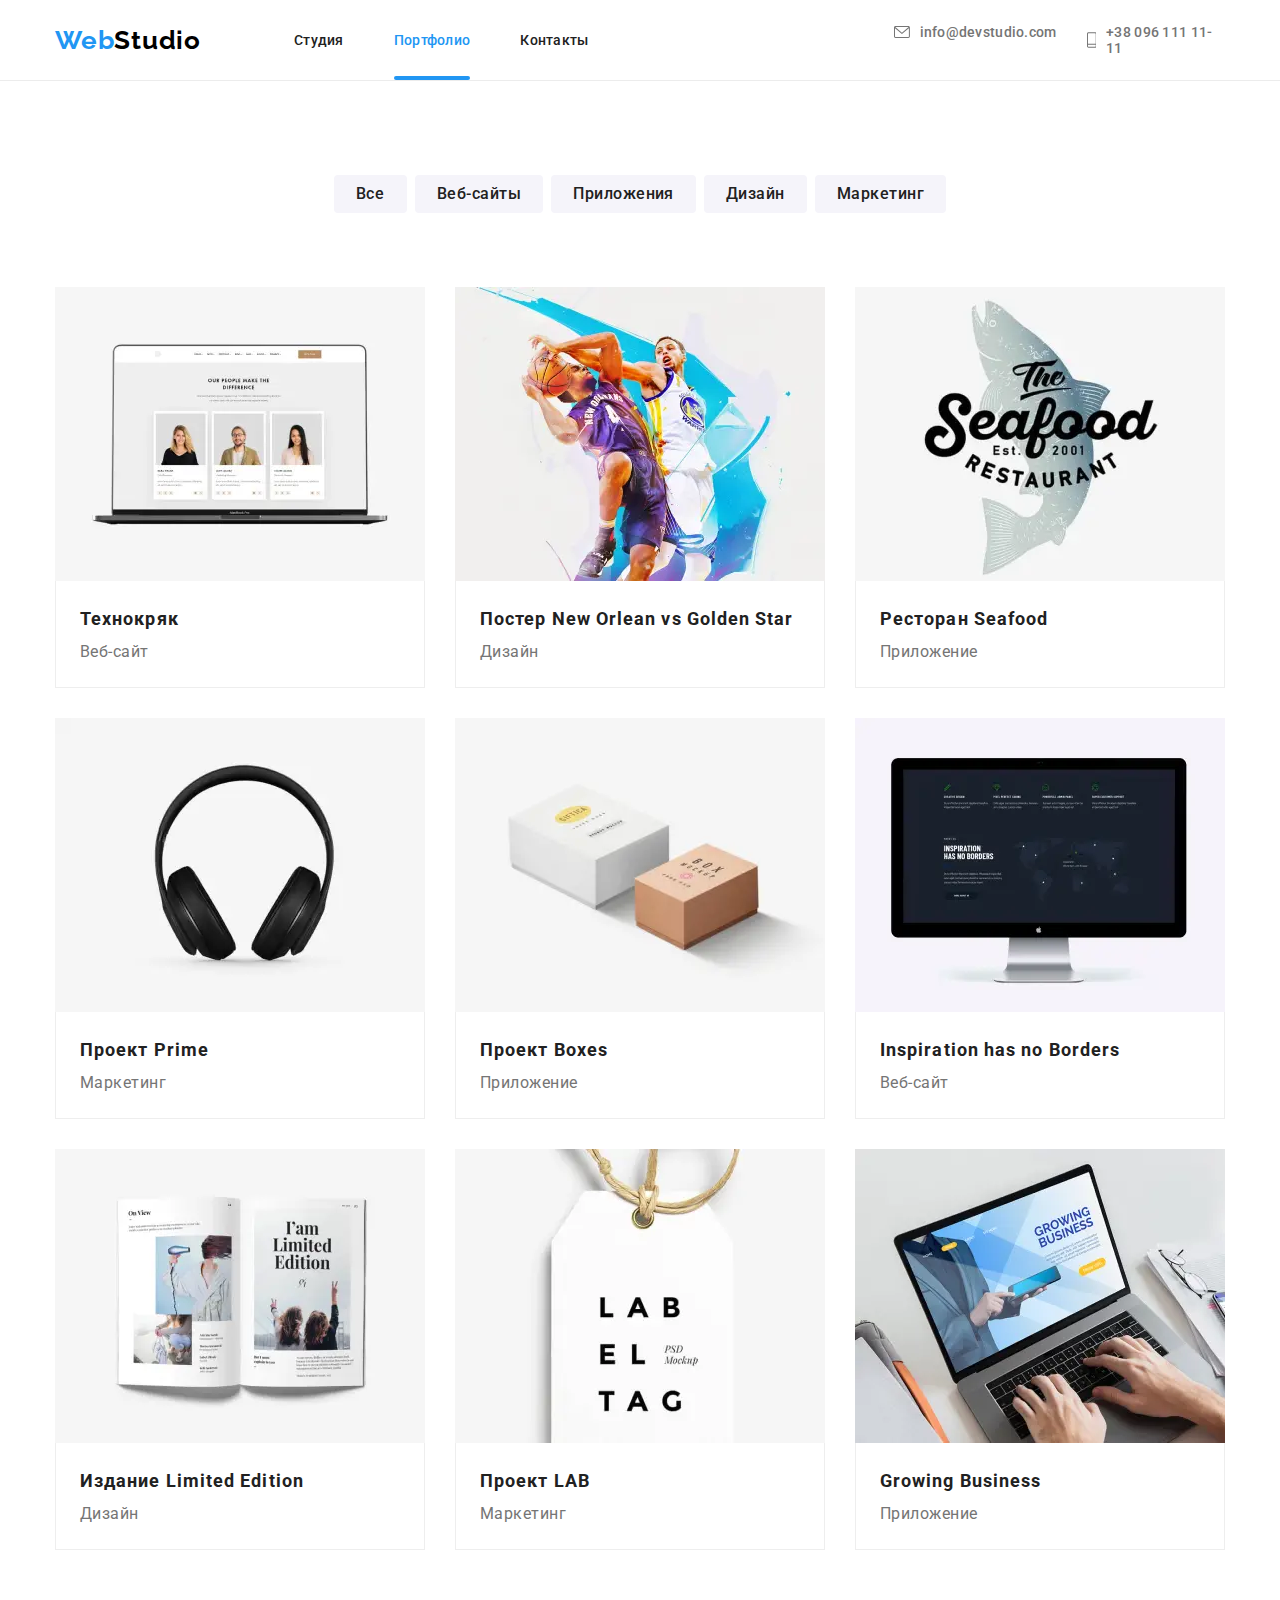
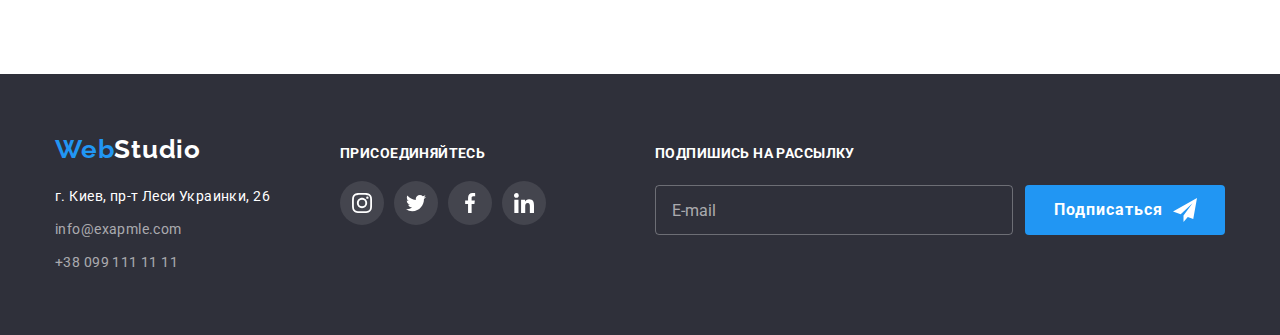
==== commit 7fa63561: "fix margin" ====
--- a/portfolio.html
+++ b/portfolio.html
@@ -794,7 +794,7 @@
     <footer class="footer">
       <div class="container">
         <div class="footer__cont-social-wrap">
-          <div>
+          <div class="footer__logo">
             <a
               class="logo link"
               href="./index.html"
@@ -805,7 +805,7 @@
               ><span class="logo-dark-theme-color">Studio</span>
             </a>
 
-            <address>
+            <address class="footer__adress">
               <ul class="list">
                 <li class="footer-list-li">
                   <span class="footer-adress"
